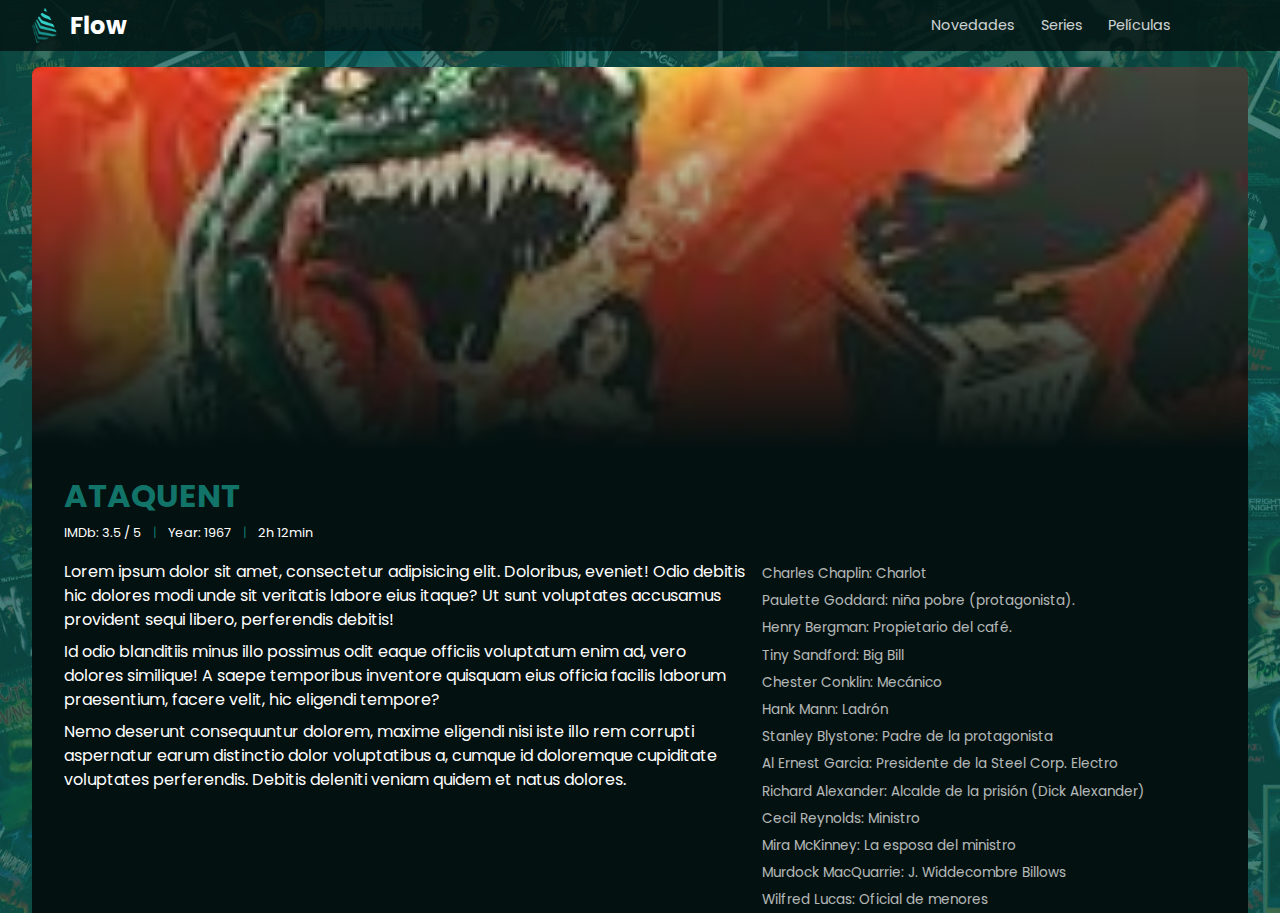
==== det-pelicula.html @ 98ec8f42 "Feat: Vista Película detalle" ====
<!DOCTYPE html>
<html lang="en">
  <head>
    <meta charset="UTF-8" />
    <meta http-equiv="X-UA-Compatible" content="IE=edge" />
    <meta name="viewport" content="width=device-width, initial-scale=1.0" />
    <title>Bienvenidos a Flow</title>
    <link rel="stylesheet" href="./css/reset.css" />
    <link rel="stylesheet" href="./css/fonts.css" />
    <link rel="stylesheet" href="./css/general.css" />
    <link rel="stylesheet" href="./css/header.css" />
    <link rel="stylesheet" href="./css/det-caratula.css" />
    <link
      rel="stylesheet"
      href="https://maxst.icons8.com/vue-static/landings/line-awesome/line-awesome/1.3.0/css/line-awesome.min.css"
    />
  </head>
  <body>
    <header>
      <nav>
        <div class="container">
          <div class="logo">
            <img src="./img/logo-flow.png" alt="logo Flow" />
            <h1 class="logo-text">Flow</h1>
          </div>
          <div class="nav-bar">
            <input type="checkbox" id="burger-checkbox" />
            <label for="burger-checkbox" class="burger-label">
              <i class="las la-ellipsis-v"></i>
            </label>
            <div class="nav-bar-items" id="burguer-menu">
              <a href="#">Novedades</a>
              <a href="#">Series</a>
              <a href="#">Películas</a>
              <a href="#"><span>Favoritos</span><i class="las la-star"></i></a>
              <a href="#"><span>Búsqueda</span><i class="las la-search"></i></a>
              <a href="#"
                ><span>Logout</span><i class="las la-sign-out-alt"></i
              ></a>
            </div>
          </div>
        </div>
      </nav>
    </header>
    <main class="container">
      <div class="content">
        <div class="info container">
          <h1>Ataquent</h1>
          <span>IMDb: 3.5 / 5</span>
          <span class="separador">|</span>
          <span>Year: 1967</span>
          <span class="separador">|</span>
          <span>2h 12min</span>
          <div>
            <div>
              <p>
                Lorem ipsum dolor sit amet, consectetur adipisicing elit.
                Doloribus, eveniet! Odio debitis hic dolores modi unde sit
                veritatis labore eius itaque? Ut sunt voluptates accusamus
                provident sequi libero, perferendis debitis!
              </p>
              <p>
                Id odio blanditiis minus illo possimus odit eaque officiis
                voluptatum enim ad, vero dolores similique! A saepe temporibus
                inventore quisquam eius officia facilis laborum praesentium,
                facere velit, hic eligendi tempore?
              </p>
              <p>
                Nemo deserunt consequuntur dolorem, maxime eligendi nisi iste
                illo rem corrupti aspernatur earum distinctio dolor voluptatibus
                a, cumque id doloremque cupiditate voluptates perferendis.
                Debitis deleniti veniam quidem et natus dolores.
              </p>
            </div>

            <ul>
              <li>Charles Chaplin: Charlot</li>
              <li>Paulette Goddard: niña pobre (protagonista).</li>
              <li>Henry Bergman: Propietario del café.</li>
              <li>Tiny Sandford: Big Bill</li>
              <li>Chester Conklin: Mecánico</li>
              <li>Hank Mann: Ladrón</li>
              <li>Stanley Blystone: Padre de la protagonista</li>
              <li>Al Ernest Garcia: Presidente de la Steel Corp. Electro</li>
              <li>Richard Alexander: Alcalde de la prisión (Dick Alexander)</li>
              <li>Cecil Reynolds: Ministro</li>
              <li>Mira McKinney: La esposa del ministro</li>
              <li>Murdock MacQuarrie: J. Widdecombre Billows</li>
              <li>Wilfred Lucas: Oficial de menores</li>
            </ul>
          </div>
        </div>
        <div class="caratula">
          <a href="#" class="play">
            <i class="lar la-play-circle"></i>
          </a>
        </div>
        <div class="sombras"></div>
      </div>
    </main>
    <footer></footer>
  </body>
</html>
---- css/fonts.css ----
@import url('https://fonts.googleapis.com/css2?family=Poppins:wght@400;700&display=swap');
---- css/general.css ----
:root {
  --color-background: 3, 17, 16;
  --color-text: #fff;
  --color-resalt: #127369;
  --radio: .5rem;
}

body {
  font-family: "Poppins", sans-serif;
  color:var(--color-text);
  background-color: rgb(var(--color-background));
  background-image: url("../img/background-v2.jpg");
  background-size: cover;
  background-repeat: no-repeat;
  height: 100%;
  overflow-x: hidden;
}

.container {
  margin: 0 auto;
  padding: 0rem 1rem;
}

@media (min-width: 575px) {
  .container {
    max-width: 575px;
    padding: 0rem 2rem;
  }

  .burger-label {
    display: none;
  }
}

@media (min-width: 768px) {
  .container {
    max-width: 768px;
  }

  .info > div {
    grid-template-columns: 1fr;
  }
}

@media (min-width: 992px) {
  .container {
    max-width: 992px;
  }
  .main-rel-item.item5, .main-rel-item.item6 {
    display: none;
  }

  .info > div {
    grid-template-columns: 1.5fr 1fr;
  }
}

@media (min-width: 1024px) {
  .container {
    max-width: 1024px;
  }
}

@media (min-width: 1280px) {
  .container {
    max-width: 1280px;
  }
  .main-rel-item.item5 {
    display: block;
  }
}
---- css/header.css ----
header {
  width: 100vw;
}

nav {
  background-color: rgba(var(--color-background), 0.8);
  padding: .5rem 0;
}

nav .container {
  display: flex;
  justify-content: space-between;
  align-items: center;
  z-index: 5;
}
.nav-bar {
  position: relative;
}

.logo {
  display: flex;
  justify-content: space-between;
  align-items: center;
  width: 95px;
  z-index: 2;
}

.logo img {
  height: 35px;
}

.logo-text {
  font-size: 1.5rem;
  font-weight: 700;
}

.nav-bar-items {
  display: flex;
  flex-direction: column;
  justify-content: center;
  align-items: center;
  position: absolute;
  right: -1rem;
  top: -500px;
  background-color: rgba(var(--color-background), 0.8);
  padding: 0 0 1.5rem 0;
  width: 100vw;
  transition: all ease .2s;
  z-index: 1;
  opacity: 0;
}

.nav-bar-items a {
  color: var(--color-text);
  text-decoration: none;
  opacity: 0.8;
  display: flex;
  padding: 1.1rem 0;
  font-size: 1.3rem;
  justify-content: center;
  width: 100vw;
}
.nav-bar-items a:hover {
  opacity: 1;
}

.nav-bar-items a:active {
  background-color: rgba(14, 89, 82, .8);
}

.nav-bar-items a i {
  font-size: 1.4em;
  display: none;
}

.nav-bar-items a span {
  display: block;
}

.burger-label {
  position: relative;
  font-size: 2rem;
  color: var(--color-text);
  cursor: pointer;
  z-index: 2;
}

#burger-checkbox {
  position: absolute;
  width: 25px;
  height: 25px;
  top: 5px;
  left: 5px;
  margin: 0;
  display: none;
}

#burger-checkbox:checked ~ .nav-bar-items {
  top: 42px;
  transition: all ease .2s;
  opacity: 1;
  /* TODO: Revisar border para ajustes visuales */
  border-bottom: 1px solid #9b9b9b;
  z-index: 3;
}

#burger-checkbox ~ .burger-label i {
  transform: rotate(0deg);
  transition: all ease .2s;
}
#burger-checkbox:checked ~ .burger-label i {
  transform: rotate(90deg);
  transition: all ease .2s;
}

@media (min-width: 575px) {
  .nav-bar-items {
    display: flex;
    flex-direction: row;
    align-items: center;
    position: relative;
    top: 0;
    right: 0;
    background-color: inherit;
    padding: 0;
    width: auto;
    opacity: 1;
  }

  .nav-bar-items a {
    padding: 1rem 0.5rem;
    width: auto;
    height: auto;
    padding: 0.6rem 0.8rem;
    font-size: .9rem;
  }

  .nav-bar-items a span {
    display: none;
  }

  .nav-bar-items a i {
    display: block;
  }

  .nav-bar-items a:last-child {
    padding-right: 0;
  }

  .nav-bar-items a:active {
    background-color: inherit;
  }
}
---- css/det-caratula.css ----
.content {
    position: relative;
    background-color: rgb(var(--color-background));
    margin-top: 1rem;
}

.content, .caratula {
    border-top-left-radius: var(--radio);
    border-top-right-radius: var(--radio);
}

.caratula, .sombras {
    position: absolute;
    width: 100%;
    height: 50vh;
    top: 0;
    left: 0;
    
}
.caratula {
    background-image: url("../img/caratulas/ataquent.jpg");
    background-repeat: no-repeat;
    background-size: cover;
    background-position: center center;
    display: flex;
    justify-content: center;
    align-items: center;
}

.caratula .play {
    font-size: 7rem;
    color: var(--color-text);
    z-index: 2;
    opacity: .8;
}

.caratula .play:hover {
    opacity: 1;
}

.sombras {
    background: linear-gradient(0deg, rgba(var(--color-background),1) 15%, rgba(var(--color-background),0) 100%);
}

.info {
    padding-top: 45vh;
    position: relative;
    z-index: 1;
    line-height: 1.5;
}

.info h1 {
    font-size: 2rem;
    font-weight: 700;
    text-transform: uppercase;
    color: var(--color-resalt)
}

.info > span {
    font-size: .8rem;
}

.info > span.separador {
    color: var(--color-resalt);
    margin: 0 .5rem;
}

.info > div {
    margin-top: 1rem;
    display: grid;
    gap: 1rem;
}

.info > div p {
    margin-bottom: .5rem;
}

.info > div ul {
    font-size: .85rem;
    opacity: .7;
    line-height: 2;
}
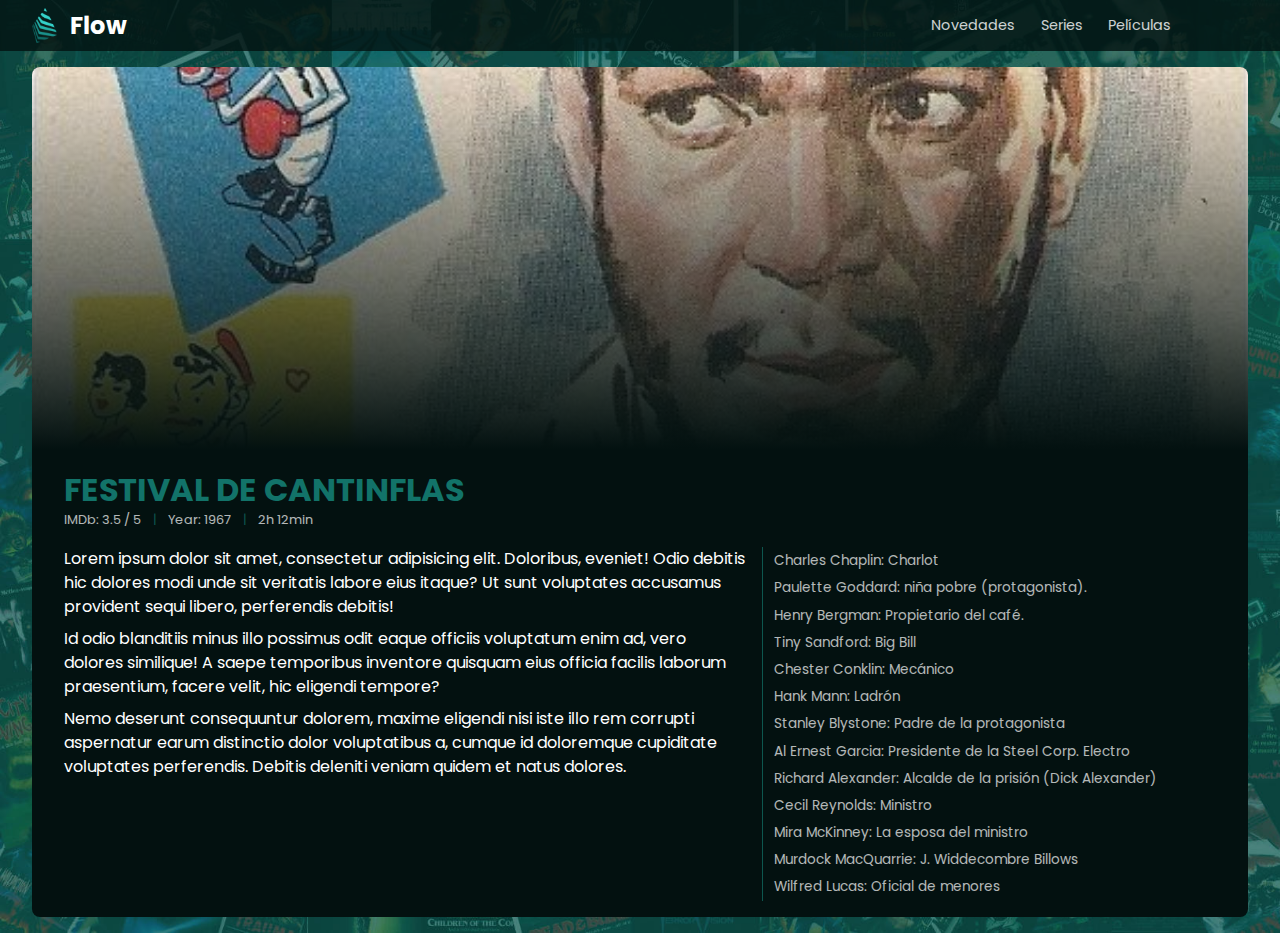
==== commit 7f6a7135: "Setting: Pruebas texto título largo. Cambio imagen carátula por una con más calidad." ====
--- a/det-pelicula.html
+++ b/det-pelicula.html
@@ -45,7 +45,7 @@
     <main class="container">
       <div class="content">
         <div class="info container">
-          <h1>Ataquent</h1>
+          <h1>Festival de Cantinflas</h1>
           <span>IMDb: 3.5 / 5</span>
           <span class="separador">|</span>
           <span>Year: 1967</span>
--- a/css/general.css
+++ b/css/general.css
@@ -21,6 +21,12 @@
   padding: 0rem 1rem;
 }
 
+.info > div ul {
+  border: none;
+  border-top: 1px var(--color-resalt) solid;
+  padding-top: .7rem;
+}
+
 @media (min-width: 575px) {
   .container {
     max-width: 575px;
@@ -40,6 +46,7 @@
   .info > div {
     grid-template-columns: 1fr;
   }
+
 }
 
 @media (min-width: 992px) {
@@ -52,6 +59,13 @@
 
   .info > div {
     grid-template-columns: 1.5fr 1fr;
+  }
+  
+  .info > div ul {
+    border: none;
+    border-left: 1px var(--color-resalt) solid;
+    padding: 0;
+    padding-left:.7rem;
   }
 }
 
--- a/css/det-caratula.css
+++ b/css/det-caratula.css
@@ -1,12 +1,13 @@
 .content {
     position: relative;
     background-color: rgb(var(--color-background));
-    margin-top: 1rem;
+    margin: 1rem auto;
+    padding-bottom: 1rem;
 }
 
 .content, .caratula {
-    border-top-left-radius: var(--radio);
-    border-top-right-radius: var(--radio);
+    border-radius: var(--radio);
+    border-radius: var(--radio);
 }
 
 .caratula, .sombras {
@@ -18,7 +19,7 @@
     
 }
 .caratula {
-    background-image: url("../img/caratulas/ataquent.jpg");
+    background-image: url("../img/caratulas/cantiflas.jpg");
     background-repeat: no-repeat;
     background-size: cover;
     background-position: center center;
@@ -53,11 +54,13 @@
     font-size: 2rem;
     font-weight: 700;
     text-transform: uppercase;
-    color: var(--color-resalt)
+    color: var(--color-resalt);
+    line-height: 1.1;
 }
 
 .info > span {
     font-size: .8rem;
+    opacity: .7;
 }
 
 .info > span.separador {
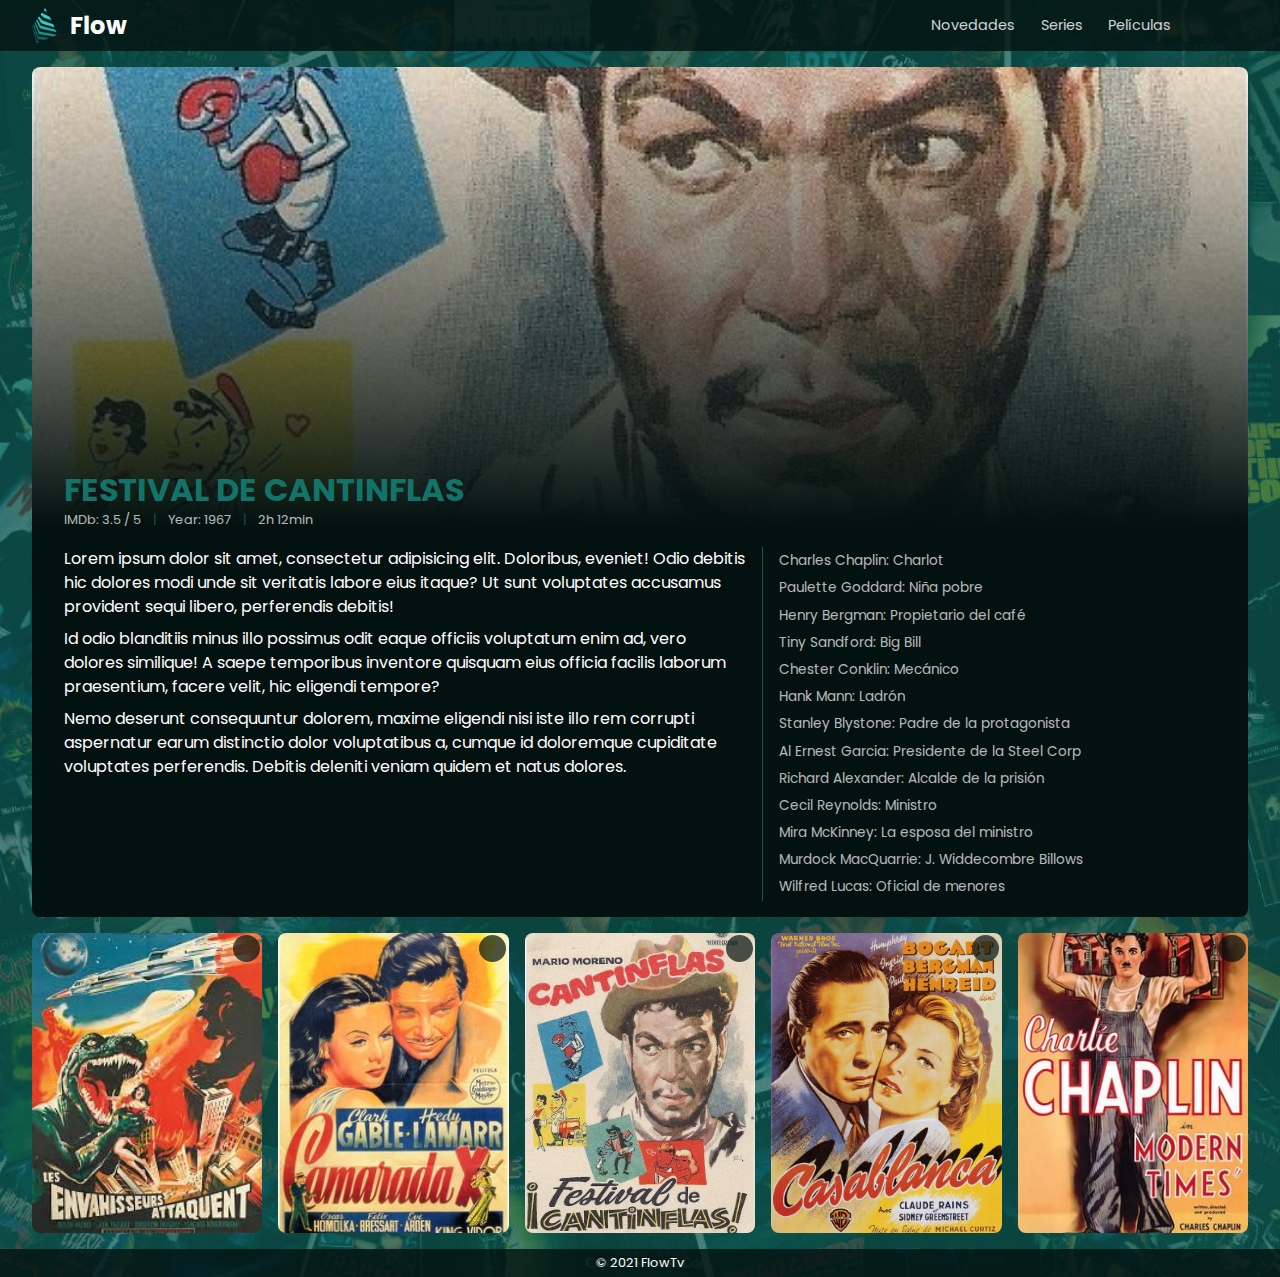
==== commit b36c4a75: "Settings: Ajustes varios. Tamaño carátula vista detalle película. Nav bar burguer position fixed. Añ" ====
--- a/det-pelicula.html
+++ b/det-pelicula.html
@@ -3,12 +3,13 @@
   <head>
     <meta charset="UTF-8" />
     <meta http-equiv="X-UA-Compatible" content="IE=edge" />
-    <meta name="viewport" content="width=device-width, initial-scale=1.0" />
+    <meta name="viewport" content="width=device-width, initial-scale=5.0" />
     <title>Bienvenidos a Flow</title>
     <link rel="stylesheet" href="./css/reset.css" />
     <link rel="stylesheet" href="./css/fonts.css" />
     <link rel="stylesheet" href="./css/general.css" />
     <link rel="stylesheet" href="./css/header.css" />
+    <link rel="stylesheet" href="./css/main.css" />
     <link rel="stylesheet" href="./css/det-caratula.css" />
     <link
       rel="stylesheet"
@@ -19,22 +20,22 @@
     <header>
       <nav>
         <div class="container">
-          <div class="logo">
+          <a href="/" class="logo">
             <img src="./img/logo-flow.png" alt="logo Flow" />
             <h1 class="logo-text">Flow</h1>
-          </div>
+          </a>
           <div class="nav-bar">
             <input type="checkbox" id="burger-checkbox" />
             <label for="burger-checkbox" class="burger-label">
               <i class="las la-ellipsis-v"></i>
             </label>
             <div class="nav-bar-items" id="burguer-menu">
-              <a href="#">Novedades</a>
-              <a href="#">Series</a>
-              <a href="#">Películas</a>
-              <a href="#"><span>Favoritos</span><i class="las la-star"></i></a>
-              <a href="#"><span>Búsqueda</span><i class="las la-search"></i></a>
-              <a href="#"
+              <a href="/">Novedades</a>
+              <a href="/">Series</a>
+              <a href="/">Películas</a>
+              <a href="/" rel="bookmark"><span>Favoritos</span><i class="las la-star"></i></a>
+              <a href="#" rel="search"><span>Búsqueda</span><i class="las la-search"></i></a>
+              <a href="/"
                 ><span>Logout</span><i class="las la-sign-out-alt"></i
               ></a>
             </div>
@@ -43,7 +44,7 @@
       </nav>
     </header>
     <main class="container">
-      <div class="content">
+      <section class="content">
         <div class="info container">
           <h1>Festival de Cantinflas</h1>
           <span>IMDb: 3.5 / 5</span>
@@ -75,14 +76,14 @@
 
             <ul>
               <li>Charles Chaplin: Charlot</li>
-              <li>Paulette Goddard: niña pobre (protagonista).</li>
-              <li>Henry Bergman: Propietario del café.</li>
+              <li>Paulette Goddard: Niña pobre</li>
+              <li>Henry Bergman: Propietario del café</li>
               <li>Tiny Sandford: Big Bill</li>
               <li>Chester Conklin: Mecánico</li>
               <li>Hank Mann: Ladrón</li>
               <li>Stanley Blystone: Padre de la protagonista</li>
-              <li>Al Ernest Garcia: Presidente de la Steel Corp. Electro</li>
-              <li>Richard Alexander: Alcalde de la prisión (Dick Alexander)</li>
+              <li>Al Ernest Garcia: Presidente de la Steel Corp</li>
+              <li>Richard Alexander: Alcalde de la prisión</li>
               <li>Cecil Reynolds: Ministro</li>
               <li>Mira McKinney: La esposa del ministro</li>
               <li>Murdock MacQuarrie: J. Widdecombre Billows</li>
@@ -96,8 +97,124 @@
           </a>
         </div>
         <div class="sombras"></div>
-      </div>
+      </section>
+      <section class="main-rel">
+        <article class="main-rel-item item1">
+          <a href="det-pelicula.html" class="main-rel-item-title">
+            <h4>Les Envahisseurs attaquent</h4>
+            <span class="rel-rating-year">
+              <span>IMDb: 3.5 / 5</span>
+              <span>Year: 1967</span>
+            </span>
+            <p>
+              Tremenda lucha por la supervivencia en la jungla de hormigón, para
+              dos enemigo acérrimos, incapaces de perdonarse.
+            </p>
+          </a>
+          <div class="multi-button">
+            <input type="checkbox" id="rel-star-checkbox1" />
+            <label for="rel-star-checkbox1" class="star-label">
+              <i class="lar la-star"></i>
+            </label>
+          </div> 
+        </article>
+
+        <article class="main-rel-item item2">
+          <a href="det-pelicula.html" class="main-rel-item-title">
+            <h4>Camarada</h4>
+            <span class="rel-rating-year">
+              <span>IMDb: 2 / 5</span>
+              <span>Year: 1953</span>
+            </span>
+            <p>
+              Lorem ipsum dolor sit amet, consectetur adipisicing elit. 
+            </p>
+          </a>
+          <div class="multi-button">
+            <input type="checkbox" id="rel-star-checkbox2" />
+            <label for="rel-star-checkbox2" class="star-label">
+              <i class="lar la-star"></i>
+            </label>
+          </div>
+        </article>
+        <article class="main-rel-item item3">
+          <a href="det-pelicula.html" class="main-rel-item-title">
+            <h4>Festival de Cantiflas</h4>
+            <span class="rel-rating-year">
+              <span>IMDb: 4.7 / 5</span>
+              <span>Year: 1959</span>
+            </span>
+            <p>
+              Lorem ipsum dolor sit amet consectetur adipisicing elit. Nostrum cumque modi corrupti, animi, dolores neque nam .
+            </p>
+          </a>
+          <div class="multi-button">
+            <input type="checkbox" id="rel-star-checkbox3" />
+            <label for="rel-star-checkbox3" class="star-label">
+              <i class="lar la-star"></i>
+            </label>
+          </div>
+        </article>
+        <article class="main-rel-item item4">
+          <a href="det-pelicula.html" class="main-rel-item-title">
+            <h4>Casablanca</h4>
+            <span class="rel-rating-year">
+              <span>IMDb: 5 / 5</span>
+              <span>Year: 1961</span>
+            </span>
+            <p>
+              Lorem ipsum dolor sit amet, consectetur adipisicing elit. 
+            </p>
+          </a>
+          <div class="multi-button">
+            <input type="checkbox" id="rel-star-checkbox4" />
+            <label for="rel-star-checkbox4" class="star-label">
+              <i class="lar la-star"></i>
+            </label>
+          </div>
+        </article>
+        <article class="main-rel-item item5">
+          <a href="det-pelicula.html" class="main-rel-item-title">
+            <h4>Tiempos Modernos</h4>
+            <span class="rel-rating-year">
+              <span>IMDb: 5 / 5</span>
+              <span>Year: 1955</span>
+            </span>
+            <p>
+              Lorem ipsum dolor sit amet, consectetur adipisicing elit. 
+            </p>
+          </a>
+          <div class="multi-button">
+            <input type="checkbox" id="rel-star-checkbox5" />
+            <label for="rel-star-checkbox5" class="star-label">
+              <i class="lar la-star"></i>
+            </label>
+          </div>
+        </article>
+        <article class="main-rel-item item6">
+          <a href="det-pelicula.html" class="main-rel-item-title">
+            <h4>Dos pares de mellizos</h4>
+            <span class="rel-rating-year">
+              <span>IMDb: 3.8 / 5</span>
+              <span>Year: 1949</span>
+            </span>
+            <p>
+              Lorem ipsum dolor sit amet, consectetur adipisicing elit. 
+            </p>
+          </a>
+          <div class="multi-button">
+            <input type="checkbox" id="rel-star-checkbox6" />
+            <label for="rel-star-checkbox6" class="star-label">
+              <i class="lar la-star"></i>
+            </label>
+          </div>
+        </article>
+      </section>
     </main>
-    <footer></footer>
+    <footer>
+      <section class="container">
+        <p>&#169; 2021 FlowTv</p>
+      </section>
+    </footer>
   </body>
 </html>
--- a/css/general.css
+++ b/css/general.css
@@ -16,6 +16,13 @@
   overflow-x: hidden;
 }
 
+header {
+  width: 100vw;
+  position: fixed;
+  top: 0;
+  z-index: 5;
+}
+
 .container {
   margin: 0 auto;
   padding: 0rem 1rem;
@@ -24,13 +31,33 @@
 .info > div ul {
   border: none;
   border-top: 1px var(--color-resalt) solid;
-  padding-top: .7rem;
+  padding-top: 1rem;
+}
+
+main.container {
+  margin-top: 4rem;
+}
+
+footer {
+  background-color: rgba(var(--color-background), 0.8);
+  padding: .5rem 0;
+  display: flex;
+  justify-content: center;
+  align-items: center;
+  font-size: .8rem;
 }
 
 @media (min-width: 575px) {
+  header {
+    position: relative;
+  }
   .container {
     max-width: 575px;
     padding: 0rem 2rem;
+  }
+
+  main.container {
+    margin-top: 0;
   }
 
   .burger-label {
@@ -65,7 +92,7 @@
     border: none;
     border-left: 1px var(--color-resalt) solid;
     padding: 0;
-    padding-left:.7rem;
+    padding-left:1rem;
   }
 }
 
--- a/css/header.css
+++ b/css/header.css
@@ -1,7 +1,3 @@
-header {
-  width: 100vw;
-}
-
 nav {
   background-color: rgba(var(--color-background), 0.8);
   padding: .5rem 0;
@@ -22,16 +18,15 @@
   justify-content: space-between;
   align-items: center;
   width: 95px;
-  z-index: 2;
+  z-index: 4;
+  font-size: 1.5rem;
+  font-weight: 700;
+  text-decoration: none;
+  color: var(--color-text);
 }
 
 .logo img {
   height: 35px;
-}
-
-.logo-text {
-  font-size: 1.5rem;
-  font-weight: 700;
 }
 
 .nav-bar-items {
@@ -82,7 +77,7 @@
   font-size: 2rem;
   color: var(--color-text);
   cursor: pointer;
-  z-index: 2;
+  z-index: 4;
 }
 
 #burger-checkbox {
--- a/css/main.css
+++ b/css/main.css
@@ -0,0 +1,251 @@
+.main-video {
+  display: flex;
+  justify-content: center;
+  position: relative;
+  margin-top: 1rem;
+}
+
+.main-video .main-video-info {
+  display: flex;
+  justify-content: space-between;
+  align-items: center;
+  width: 90%;
+  padding-top: 1.5rem;
+  position: absolute;
+  font-style: italic;
+  font-size: 0.9rem;
+  opacity: 0.8;
+  z-index: 2;
+}
+
+.main-video .main-video-icons {
+  font-size: 1.5rem;
+}
+
+.main-video .main-video-icons a {
+  text-decoration: none;
+  color: var(--color-text);
+  opacity: 0.8;
+}
+
+.main-video .main-video-icons a:hover,
+.main-video .main-video-icons .star-label:hover {
+  opacity: 1;
+}
+.main-video .main-video-icons .star-label {
+  position: relative;
+  color: var(--color-text);
+  cursor: pointer;
+  z-index: 2;
+  opacity: 0.8;
+  top: -1px;
+}
+
+#star-checkbox {
+  position: absolute;
+  width: 25px;
+  height: 25px;
+  top: 24px;
+  right: 60px;
+  margin: 0;
+  display: none;
+}
+
+#star-checkbox:checked ~ .star-label {
+  opacity: 1;
+}
+
+#star-checkbox:checked ~ .star-label i {
+  font-weight: bolder;
+}
+
+#star-checkbox ~ .star-label i {
+  font-weight: normal;
+}
+
+.main-video video {
+  width: 100%;
+  height: 100%;
+  border-radius: var(--radio);
+}
+
+.main-rel {
+  margin: 1rem 0;
+  display: grid;
+  grid-template-columns: repeat(auto-fill, minmax(200px, 1fr));
+  grid-auto-rows: 300px;
+  gap: 1rem;
+}
+
+.main-rel-item {
+  background-repeat: no-repeat;
+  background-position: center center;
+  background-size: cover;
+  border-radius: var(--radio);
+  display: flex;
+  text-decoration: none;
+  position: relative;
+  padding: 2rem;
+  cursor: pointer;
+}
+
+.main-rel-item:before {
+  position: absolute;
+  left: 0;
+  bottom: 0;
+  content: "";
+  display: block;
+  width: 100%;
+  height: 100%;
+  background-color: #000;
+  transform-origin: 0 bottom 0;
+  transform: scaleY(0);
+  transition: 0.4s ease-out;
+  border-radius: var(--radio);
+}
+
+.main-rel-item:hover:before {
+  transform: scaleY(1);
+  opacity: 0.5;
+}
+
+.main-rel-item .main-rel-item-title {
+  padding: 1rem;
+  opacity: 0;
+  position: absolute;
+  top: 0;
+  left: 0;
+  width: 100%;
+  height: 100%;
+  line-height: 1.1;
+  font-weight: 700;
+  transition: 0.3s ease-out;
+  text-decoration: none;
+  display: grid;
+  grid-template-rows: 1.5fr 1fr 2fr;
+  text-shadow: 1px 1px 0 rgba(0, 0, 0, 0.6);
+}
+
+.main-rel-item .main-rel-item-title p {
+  /* white-space: nowrap; */
+  overflow: hidden;
+  text-overflow: ellipsis;
+}
+
+.main-rel-item .main-rel-item-title h4 {
+  font-size: 1.5rem;
+}
+
+.main-rel-item .main-rel-item-title .rel-rating-year {
+  font-weight: 400;
+  font-size: 0.8rem;
+  display: flex;
+  justify-content: space-between;
+  opacity: 0.8;
+}
+
+.main-rel-item .main-rel-item-title p {
+  font-weight: 400;
+  font-size: 0.8;
+}
+
+.main-rel-item:hover .main-rel-item-title {
+  color: var(--color-text);
+  opacity: 1;
+}
+
+.main-rel-item .multi-button {
+  z-index: 0;
+  position: absolute;
+  width: 2rem;
+  height: 2rem;
+  display: flex;
+  justify-content: center;
+  align-items: center;
+  z-index: 2;
+  top: 0;
+  right: 0;
+}
+
+.main-rel-item .multi-button .star-label {
+  position: relative;
+  color: var(--color-text);
+  opacity: 0.7;
+  background-color: rgb(var(--color-background));
+  width: 1.7rem;
+  height: 1.7rem;
+  display: flex;
+  justify-content: center;
+  align-items: center;
+  border-radius: 100%;
+  font-size: 1.2rem;
+  cursor: pointer;
+  z-index: 2;
+}
+
+.main-rel-item .multi-button .star-label:hover {
+  opacity: 1;
+}
+
+#rel-star-checkbox1, #rel-star-checkbox2, #rel-star-checkbox3, #rel-star-checkbox4, #rel-star-checkbox5, #rel-star-checkbox6 {
+  position: absolute;
+  width: 32px;
+  height: 32px;
+  top: 0;
+  right: 0;
+  display: none;
+}
+
+#rel-star-checkbox1 ~ .star-label i,
+#rel-star-checkbox2 ~ .star-label i,
+#rel-star-checkbox3 ~ .star-label i,
+#rel-star-checkbox4 ~ .star-label i,
+#rel-star-checkbox5 ~ .star-label i,
+#rel-star-checkbox6 ~ .star-label i,
+{
+  font-weight: normal;
+}
+
+#rel-star-checkbox1:checked ~ .star-label i,
+#rel-star-checkbox2:checked ~ .star-label i,
+#rel-star-checkbox3:checked ~ .star-label i,
+#rel-star-checkbox4:checked ~ .star-label i,
+#rel-star-checkbox5:checked ~ .star-label i,
+#rel-star-checkbox6:checked ~ .star-label i
+{
+  font-weight: bolder;
+}
+
+#rel-star-checkbox1:checked ~ .star-label,
+#rel-star-checkbox2:checked ~ .star-label,
+#rel-star-checkbox3:checked ~ .star-label,
+#rel-star-checkbox4:checked ~ .star-label,
+#rel-star-checkbox5:checked ~ .star-label,
+#rel-star-checkbox6:checked ~ .star-label 
+{
+  opacity: 1;
+}
+
+.main-rel-item.item1 {
+  background-image: url("../img/caratulas/ataquent.jpg");
+}
+
+.main-rel-item.item2 {
+  background-image: url("../img/caratulas/camarada.jpg");
+}
+
+.main-rel-item.item3 {
+  background-image: url("../img/caratulas/cantiflas.jpg");
+}
+
+.main-rel-item.item4 {
+  background-image: url("../img/caratulas/casablanca.png");
+}
+
+.main-rel-item.item5 {
+  background-image: url("../img/caratulas/chaplin.jpg");
+}
+
+.main-rel-item.item6 {
+  background-image: url("../img/caratulas/dos-pares.jpg");
+}
--- a/css/det-caratula.css
+++ b/css/det-caratula.css
@@ -13,7 +13,7 @@
 .caratula, .sombras {
     position: absolute;
     width: 100%;
-    height: 50vh;
+    height: 60vh;
     top: 0;
     left: 0;
     
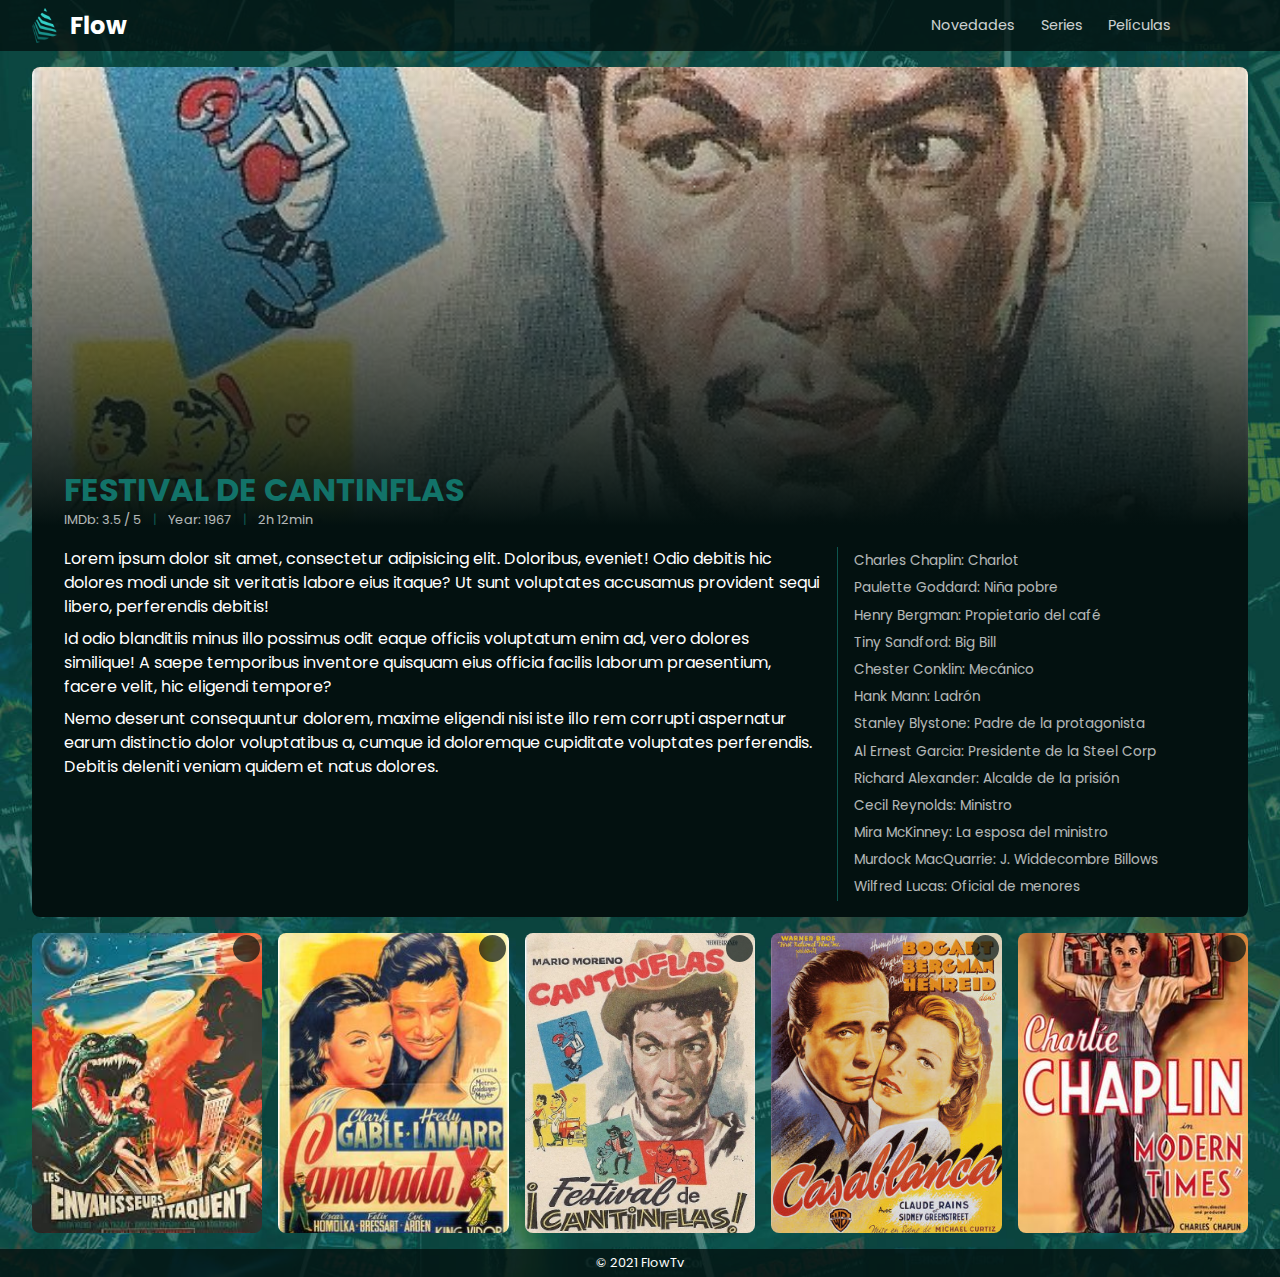
==== commit f0941af1: "Settings: Ajustes viewport, ajustes texto vista detalle." ====
--- a/det-pelicula.html
+++ b/det-pelicula.html
@@ -3,7 +3,7 @@
   <head>
     <meta charset="UTF-8" />
     <meta http-equiv="X-UA-Compatible" content="IE=edge" />
-    <meta name="viewport" content="width=device-width, initial-scale=5.0" />
+    <meta name="viewport" content="width=device-width, initial-scale=1.0, maximum-scale=5"/>
     <title>Bienvenidos a Flow</title>
     <link rel="stylesheet" href="./css/reset.css" />
     <link rel="stylesheet" href="./css/fonts.css" />
--- a/css/general.css
+++ b/css/general.css
@@ -73,7 +73,6 @@
   .info > div {
     grid-template-columns: 1fr;
   }
-
 }
 
 @media (min-width: 992px) {
@@ -106,7 +105,12 @@
   .container {
     max-width: 1280px;
   }
+
   .main-rel-item.item5 {
     display: block;
   }
+
+  .info > div {
+    grid-template-columns: 2fr 1fr;
+  }
 }
